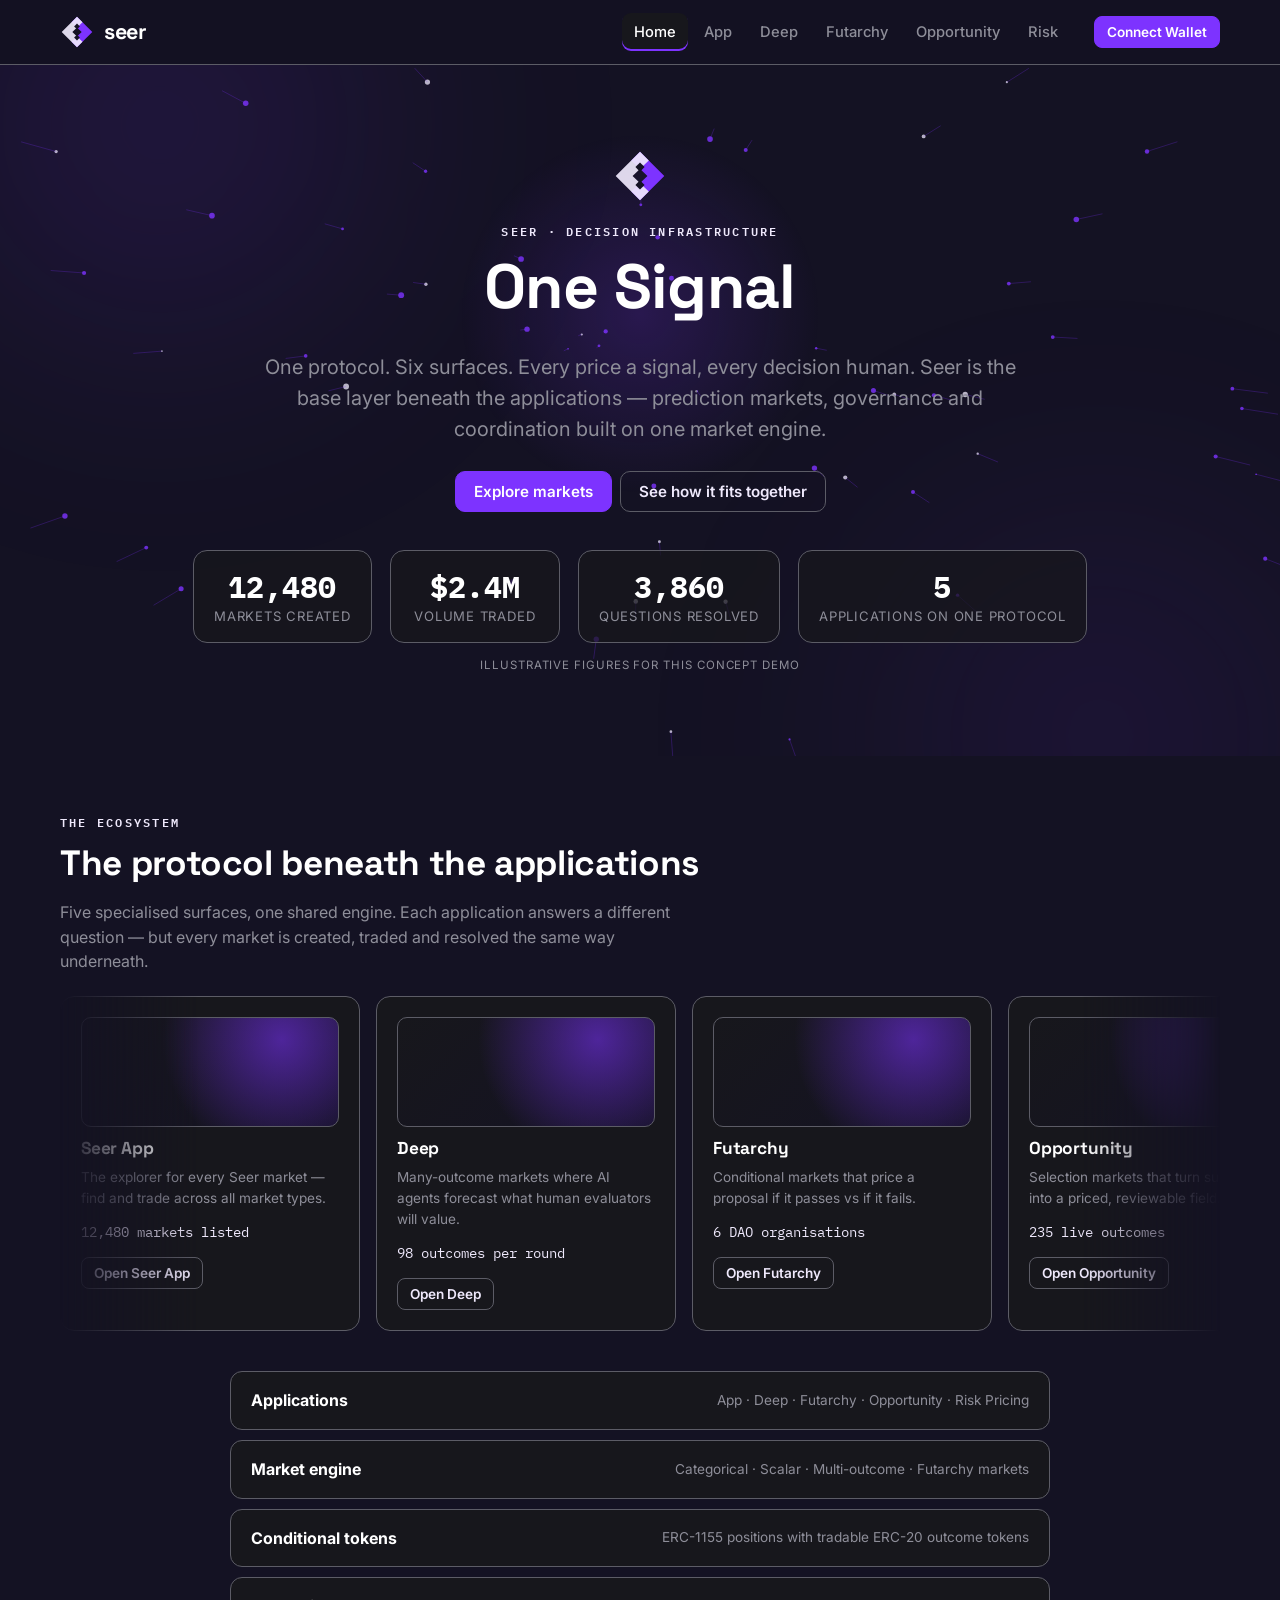
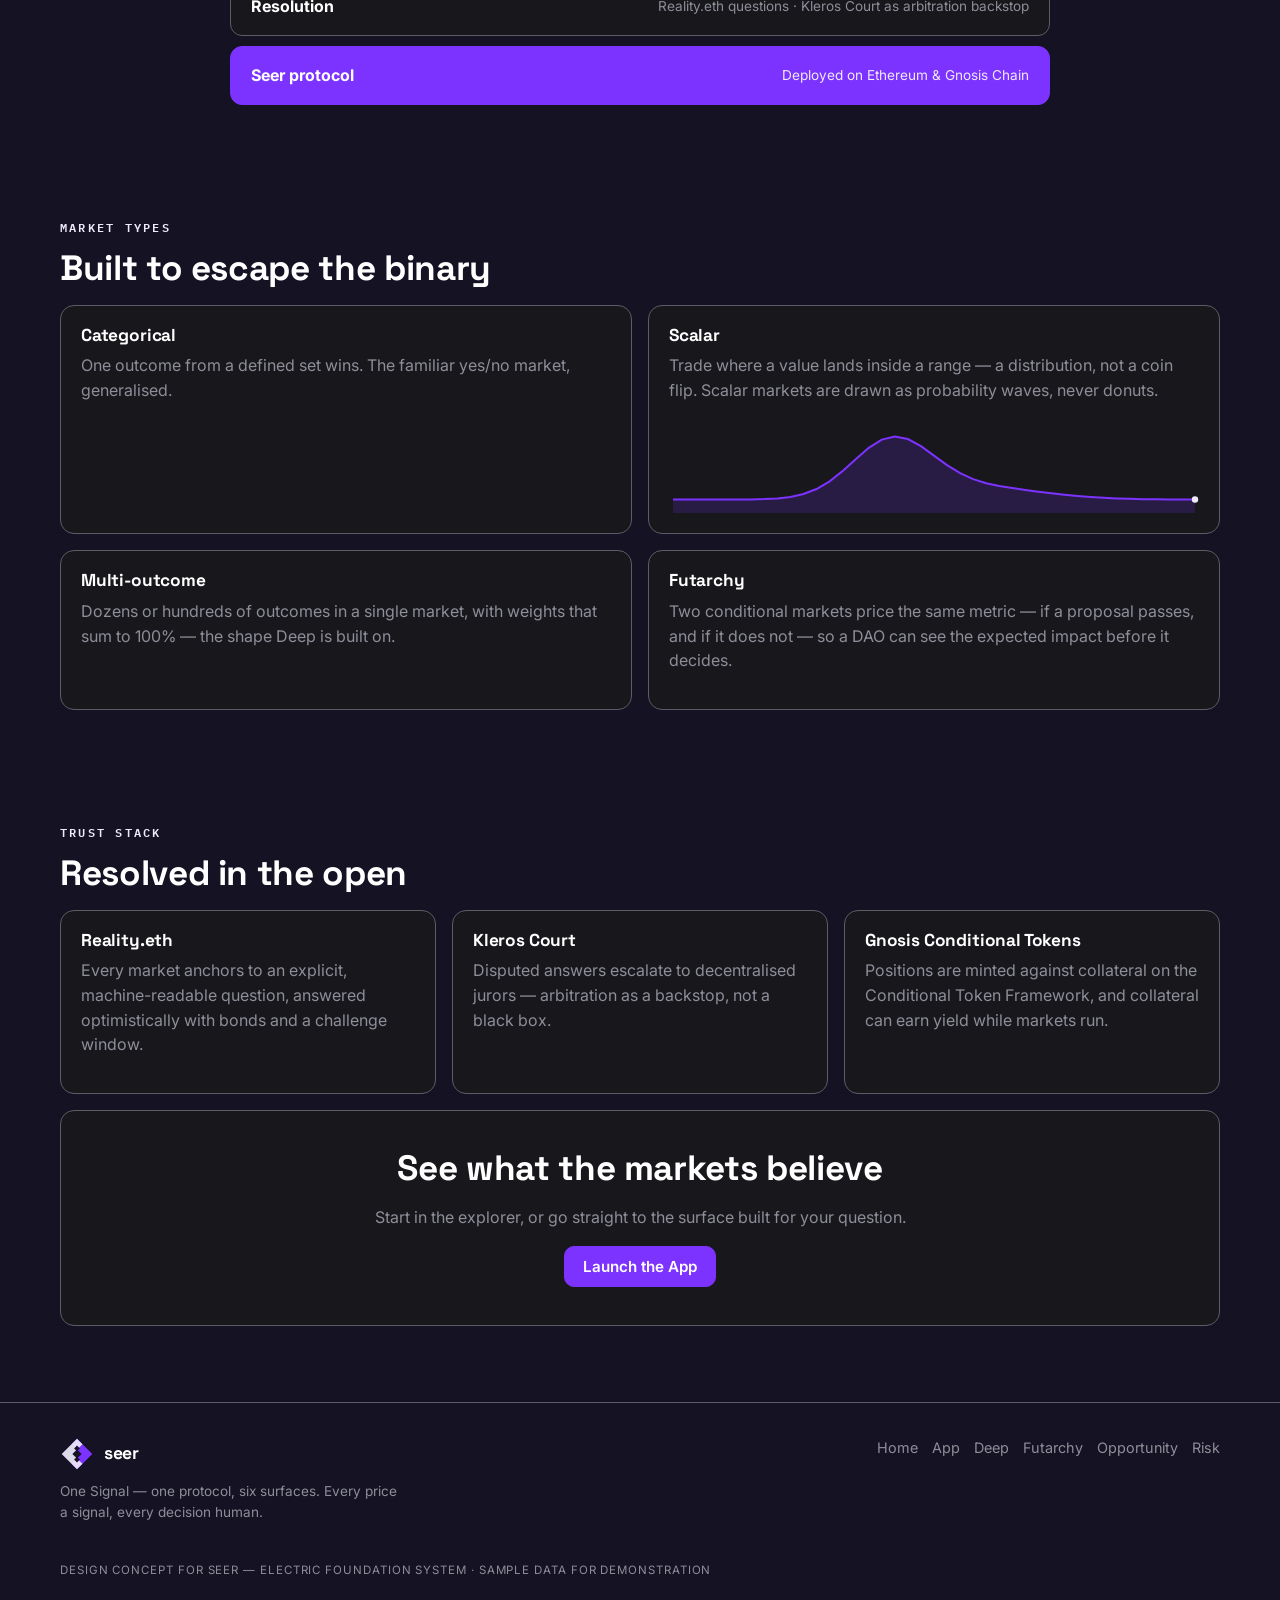
==== index.html @ c373f72b "One Signal — Seer six interfaces in the Electric Foundation system" ====
<!DOCTYPE html>
<html lang="en"><head><meta charset="UTF-8"><meta name="viewport" content="width=device-width,initial-scale=1">
<title>Home — Seer · One Signal</title><meta name="description" content="One Signal — a design concept for Seer's six interfaces in the Electric Foundation system.">
<link rel="preconnect" href="https://fonts.googleapis.com"><link rel="preconnect" href="https://fonts.gstatic.com" crossorigin><link href="https://fonts.googleapis.com/css2?family=Space+Grotesk:wght@400;500;700&family=Inter:wght@400;500;600;700&family=IBM+Plex+Mono:wght@400;500;700&display=swap" rel="stylesheet"><link rel="stylesheet" href="assets/style.css"></head>
<body>
<header class="topnav"><div class="wrap">
<a class="brand" href="index.html"><svg width="34" height="34" viewBox="0 0 40 40" aria-hidden="true"><path fill="#7D33FF" d="M20 2 L38 20 L20 38 L13.5 31.5 L25.5 20 L13.5 8.5 Z"/><path fill="#EFE9FC" d="M20 2 L2 20 L20 38 L26.5 31.5 L14.5 20 L26.5 8.5 Z" opacity=".92"/><rect x="17.6" y="11" width="4.8" height="4.8" transform="rotate(45 20 13.4)" fill="#141223"/><rect x="17.6" y="24.2" width="4.8" height="4.8" transform="rotate(45 20 26.6)" fill="#141223"/></svg><span>seer</span></a>
<button class="navtoggle" aria-expanded="false" aria-controls="mainnav">Menu</button>
<nav class="navlinks" id="mainnav" aria-label="Seer interfaces"><a href="index.html" aria-current="page">Home</a><a href="app/">App</a><a href="deep/">Deep</a><a href="futarchy/">Futarchy</a><a href="opportunity/">Opportunity</a><a href="risk/">Risk</a></nav>
<button class="btn sm wallet" data-wallet type="button">Connect Wallet</button>
</div></header>

<section class="hero"><div class="aurora" aria-hidden="true"></div><canvas id="heroCanvas" aria-hidden="true"></canvas>
<div class="wrap inner">
<div class="rise d1" style="display:flex;justify-content:center;margin-bottom:18px"><svg width="54" height="54" viewBox="0 0 40 40" aria-hidden="true"><path fill="#7D33FF" d="M20 2 L38 20 L20 38 L13.5 31.5 L25.5 20 L13.5 8.5 Z"/><path fill="#EFE9FC" d="M20 2 L2 20 L20 38 L26.5 31.5 L14.5 20 L26.5 8.5 Z" opacity=".92"/><rect x="17.6" y="11" width="4.8" height="4.8" transform="rotate(45 20 13.4)" fill="#141223"/><rect x="17.6" y="24.2" width="4.8" height="4.8" transform="rotate(45 20 26.6)" fill="#141223"/></svg></div>
<p class="kicker rise d2">Seer · Decision Infrastructure</p>
<h1 class="rise d3">One Signal</h1>
<p class="tag rise d4">One protocol. Six surfaces. Every price a signal, every decision human. Seer is the base layer beneath the applications — prediction markets, governance and coordination built on one market engine.</p>
<div class="rise d5"><a class="btn" href="app/">Explore markets</a>&nbsp; <a class="btn ghost" href="#ecosystem">See how it fits together</a></div>
<div class="stats rise d5">
<div class="stat"><div class="v mono" data-count="12480">0</div><div class="l">Markets created</div></div>
<div class="stat"><div class="v mono" data-count="2.4" data-dec="1" data-pre="$" data-suf="M">$0</div><div class="l">Volume traded</div></div>
<div class="stat"><div class="v mono" data-count="3860">0</div><div class="l">Questions resolved</div></div>
<div class="stat"><div class="v mono" data-count="5">0</div><div class="l">Applications on one protocol</div></div>
</div><p class="tiny mut" style="margin-top:14px">Illustrative figures for this concept demo</p>
</div></section>

<section id="ecosystem"><div class="wrap">
<p class="kicker">The ecosystem</p><h2>The protocol beneath the applications</h2>
<p class="mut" style="max-width:62ch">Five specialised surfaces, one shared engine. Each application answers a different question — but every market is created, traded and resolved the same way underneath.</p>
<div class="marquee" aria-label="The five Seer applications"><div class="track"><article class="card mcard"><div class="art diag" style="background:radial-gradient(circle at 78% 20%,rgba(125,51,255,.55),transparent 55%),linear-gradient(135deg,#17171C,#141223)"></div>
<h3>Seer App</h3><p class="mut small">The explorer for every Seer market — find and trade across all market types.</p><p class="mono small" style="color:var(--lav)">12,480 markets listed</p><a class="btn ghost sm" href="app/">Open Seer App</a></article><article class="card mcard"><div class="art diag" style="background:radial-gradient(circle at 78% 20%,rgba(125,51,255,.55),transparent 55%),linear-gradient(135deg,#17171C,#141223)"></div>
<h3>Deep</h3><p class="mut small">Many-outcome markets where AI agents forecast what human evaluators will value.</p><p class="mono small" style="color:var(--lav)">98 outcomes per round</p><a class="btn ghost sm" href="deep/">Open Deep</a></article><article class="card mcard"><div class="art diag" style="background:radial-gradient(circle at 78% 20%,rgba(125,51,255,.55),transparent 55%),linear-gradient(135deg,#17171C,#141223)"></div>
<h3>Futarchy</h3><p class="mut small">Conditional markets that price a proposal if it passes vs if it fails.</p><p class="mono small" style="color:var(--lav)">6 DAO organisations</p><a class="btn ghost sm" href="futarchy/">Open Futarchy</a></article><article class="card mcard"><div class="art diag" style="background:radial-gradient(circle at 78% 20%,rgba(125,51,255,.55),transparent 55%),linear-gradient(135deg,#17171C,#141223)"></div>
<h3>Opportunity</h3><p class="mut small">Selection markets that turn submissions into a priced, reviewable field.</p><p class="mono small" style="color:var(--lav)">235 live outcomes</p><a class="btn ghost sm" href="opportunity/">Open Opportunity</a></article><article class="card mcard"><div class="art diag" style="background:radial-gradient(circle at 78% 20%,rgba(125,51,255,.55),transparent 55%),linear-gradient(135deg,#17171C,#141223)"></div>
<h3>Risk Pricing</h3><p class="mut small">Market-implied risk estimates across DeFi protocols, compared side by side.</p><p class="mono small" style="color:var(--lav)">8 protocols tracked</p><a class="btn ghost sm" href="risk/">Open Risk Pricing</a></article></div></div>
<div class="stack" style="margin-top:34px">
<div class="layer"><b>Applications</b><span class="mut small">App · Deep · Futarchy · Opportunity · Risk Pricing</span></div>
<div class="layer"><b>Market engine</b><span class="mut small">Categorical · Scalar · Multi-outcome · Futarchy markets</span></div>
<div class="layer"><b>Conditional tokens</b><span class="mut small">ERC-1155 positions with tradable ERC-20 outcome tokens</span></div>
<div class="layer"><b>Resolution</b><span class="mut small">Reality.eth questions · Kleros Court as arbitration backstop</span></div>
<div class="layer base"><b>Seer protocol</b><span class="mut small">Deployed on Ethereum &amp; Gnosis Chain</span></div>
</div></div></section>

<section><div class="wrap">
<p class="kicker">Market types</p><h2>Built to escape the binary</h2>
<div class="grid c2">
<div class="card"><h3>Categorical</h3><p class="mut">One outcome from a defined set wins. The familiar yes/no market, generalised.</p></div>
<div class="card"><h3>Scalar</h3><p class="mut">Trade where a value lands inside a range — a distribution, not a coin flip. Scalar markets are drawn as probability waves, never donuts.</p><canvas class="wave" id="homeWave" height="54" aria-hidden="true"></canvas></div>
<div class="card"><h3>Multi-outcome</h3><p class="mut">Dozens or hundreds of outcomes in a single market, with weights that sum to 100% — the shape Deep is built on.</p></div>
<div class="card"><h3>Futarchy</h3><p class="mut">Two conditional markets price the same metric — if a proposal passes, and if it does not — so a DAO can see the expected impact before it decides.</p></div>
</div></div></section>

<section><div class="wrap">
<p class="kicker">Trust stack</p><h2>Resolved in the open</h2>
<div class="grid c3">
<div class="card"><h3>Reality.eth</h3><p class="mut">Every market anchors to an explicit, machine-readable question, answered optimistically with bonds and a challenge window.</p></div>
<div class="card"><h3>Kleros Court</h3><p class="mut">Disputed answers escalate to decentralised jurors — arbitration as a backstop, not a black box.</p></div>
<div class="card"><h3>Gnosis Conditional Tokens</h3><p class="mut">Positions are minted against collateral on the Conditional Token Framework, and collateral can earn yield while markets run.</p></div>
</div>
<div class="card" style="margin-top:16px;text-align:center;padding:38px 20px">
<h2>See what the markets believe</h2><p class="mut">Start in the explorer, or go straight to the surface built for your question.</p>
<a class="btn" href="app/">Launch the App</a></div>
</div></section>
<footer class="site"><div class="wrap">
<div><div class="brand" style="font-size:1.1rem"><svg width="34" height="34" viewBox="0 0 40 40" aria-hidden="true"><path fill="#7D33FF" d="M20 2 L38 20 L20 38 L13.5 31.5 L25.5 20 L13.5 8.5 Z"/><path fill="#EFE9FC" d="M20 2 L2 20 L20 38 L26.5 31.5 L14.5 20 L26.5 8.5 Z" opacity=".92"/><rect x="17.6" y="11" width="4.8" height="4.8" transform="rotate(45 20 13.4)" fill="#141223"/><rect x="17.6" y="24.2" width="4.8" height="4.8" transform="rotate(45 20 26.6)" fill="#141223"/></svg><span>seer</span></div>
<p class="mut small" style="max-width:38ch;margin-top:10px">One Signal — one protocol, six surfaces. Every price a signal, every decision human.</p></div>
<nav aria-label="Interfaces"><a href="index.html">Home</a><a href="app/">App</a><a href="deep/">Deep</a><a href="futarchy/">Futarchy</a><a href="opportunity/">Opportunity</a><a href="risk/">Risk</a></nav>
<p class="mut tiny">Design concept for Seer — Electric Foundation system · Sample data for demonstration</p>
</div></footer>
<div class="toast" role="status" aria-live="polite"></div>
<script src="assets/app.js"></script>
<script>
(function(){
 var cv=document.getElementById('heroCanvas'); if(!cv) return; var ctx=cv.getContext('2d');
 var W,H,parts=[],cx,cy; var RM=window.SEER_RM;
 function size(){ W=cv.width=cv.offsetWidth; H=cv.height=cv.offsetHeight; cx=W/2; cy=H*0.36; }
 function spawn(){ var a=Math.random()*Math.PI*2, r=Math.max(W,H)*(.35+Math.random()*.3);
   return {x:cx+Math.cos(a)*r, y:cy+Math.sin(a)*r*.62, s:.4+Math.random()*1.1, lav:Math.random()<.3, life:0}; }
 function init(){ size(); parts=[]; for(var i=0;i<70;i++){ var p=spawn(); p.life=Math.random(); parts.push(p);} }
 function draw(){ ctx.clearRect(0,0,W,H);
   var g=ctx.createRadialGradient(cx,cy,0,cx,cy,180); g.addColorStop(0,'rgba(125,51,255,.20)'); g.addColorStop(1,'rgba(125,51,255,0)');
   ctx.fillStyle=g; ctx.fillRect(cx-180,cy-180,360,360);
   parts.forEach(function(p){ p.life+=.006; if(p.life>=1){ Object.assign(p,spawn()); }
     var t=p.life, x=p.x+(cx-p.x)*t*t, y=p.y+(cy-p.y)*t*t;
     ctx.beginPath(); ctx.arc(x,y,p.s*2,0,7); ctx.fillStyle=p.lav?'rgba(239,233,252,.75)':'rgba(125,51,255,.8)'; ctx.fill();
     ctx.beginPath(); ctx.moveTo(x,y); ctx.lineTo(x+(x-cx)*.06,y+(y-cy)*.06); ctx.strokeStyle='rgba(125,51,255,.25)'; ctx.stroke(); });
   if(!RM) requestAnimationFrame(draw); }
 init(); draw(); addEventListener('resize',function(){ init(); if(RM) draw(); },{passive:true});
 initCounters();
 var w=document.getElementById('homeWave'); if(w) drawWave(w,.42);
})();
</script>
</body></html>
---- assets/style.css ----
/* Seer — One Signal · Electric Foundation system */
:root{
  --night:#141223; --surface:#17171C; --border:#5C5C66; --grey:#67676F; --grey-lt:#8E8E99;
  --violet:#7D33FF; --lav:#EFE9FC; --violet-deep:#6C2BD9; --white:#FFFFFF;
  --panel:rgba(23,23,28,.92);
  --font-d:'Space Grotesk',system-ui,sans-serif; --font-b:'Inter',system-ui,sans-serif;
  --font-m:'IBM Plex Mono',ui-monospace,SFMono-Regular,Menlo,monospace;
  --rad:14px;
}
*{box-sizing:border-box}
html{scroll-behavior:smooth}
body{margin:0;background:var(--night);color:var(--white);font-family:var(--font-b);font-size:16px;line-height:1.55;-webkit-font-smoothing:antialiased}
a{color:inherit}
h1,h2,h3{font-family:var(--font-d);line-height:1.08;margin:0 0 .5em;letter-spacing:-.01em}
h1{font-size:clamp(2.1rem,5.2vw,3.9rem)}
h2{font-size:clamp(1.5rem,3vw,2.2rem)}
h3{font-size:1.08rem}
p{margin:0 0 1em}
.mono{font-family:var(--font-m);font-variant-numeric:tabular-nums}
.mut{color:var(--grey-lt)} .small{font-size:.85rem} .tiny{font-size:.72rem;letter-spacing:.08em;text-transform:uppercase}
.wrap{max-width:1200px;margin:0 auto;padding:0 20px}
section{padding:56px 0}
/* ---------- chrome ---------- */
.topnav{position:sticky;top:0;z-index:60;background:rgba(20,18,35,.92);backdrop-filter:blur(10px);border-bottom:1px solid var(--border)}
.topnav .wrap{display:flex;align-items:center;gap:18px;min-height:64px}
.brand{display:flex;align-items:center;gap:10px;text-decoration:none;font-family:var(--font-d);font-weight:700;font-size:1.35rem;letter-spacing:-.02em}
.brand svg{flex:none}
.navlinks{display:flex;gap:4px;margin-left:auto;flex-wrap:wrap}
.navlinks a{text-decoration:none;padding:8px 12px;border-radius:9px;color:var(--grey-lt);font-size:.92rem;font-weight:500}
.navlinks a:hover{color:var(--white);background:var(--surface)}
.navlinks a[aria-current="page"]{color:var(--white);background:var(--surface);box-shadow:inset 0 -2px 0 var(--violet)}
.btn{display:inline-flex;align-items:center;gap:8px;background:var(--violet);color:var(--white);border:1px solid var(--violet);border-radius:10px;padding:10px 18px;font:600 .95rem var(--font-b);cursor:pointer;text-decoration:none;transition:transform .15s,box-shadow .2s}
.btn:hover{box-shadow:0 0 0 4px rgba(125,51,255,.25)}
.btn:active{transform:scale(.98)}
.btn.ghost{background:transparent;color:var(--lav);border-color:var(--border)}
.btn.lav{background:var(--lav);color:var(--violet-deep);border-color:var(--lav)}
.btn.sm{padding:7px 12px;font-size:.85rem;border-radius:8px}
.btn:focus-visible,a:focus-visible,button:focus-visible,input:focus-visible,[tabindex]:focus-visible{outline:2px solid var(--lav);outline-offset:3px}
.wallet{margin-left:6px;white-space:nowrap}
.navtoggle{display:none;margin-left:auto;background:var(--surface);border:1px solid var(--border);color:var(--white);border-radius:9px;padding:9px 12px;cursor:pointer;font:600 .9rem var(--font-b)}
footer.site{border-top:1px solid var(--border);padding:34px 0 44px;margin-top:20px}
footer.site .wrap{display:flex;gap:26px;flex-wrap:wrap;justify-content:space-between;align-items:flex-start}
footer.site nav{display:flex;gap:14px;flex-wrap:wrap}
footer.site nav a{color:var(--grey-lt);text-decoration:none;font-size:.9rem}
footer.site nav a:hover{color:var(--white)}
/* ---------- generic ---------- */
.card{background:var(--surface);border:1px solid var(--border);border-radius:var(--rad);padding:20px}
.chip{display:inline-flex;align-items:center;gap:6px;border:1px solid var(--border);background:var(--surface);color:var(--grey-lt);border-radius:999px;padding:6px 13px;font-size:.85rem;cursor:pointer;font-family:var(--font-b)}
.chip:hover{color:var(--white)} .chip[aria-pressed="true"]{background:var(--violet);border-color:var(--violet);color:var(--white)}
.badge{display:inline-block;background:var(--lav);color:var(--violet-deep);font:600 .72rem var(--font-b);letter-spacing:.06em;text-transform:uppercase;border-radius:6px;padding:3px 8px}
.badge.dark{background:var(--surface);color:var(--grey-lt);border:1px solid var(--border)}
.grid{display:grid;gap:16px}
.grid.c2{grid-template-columns:repeat(2,1fr)} .grid.c3{grid-template-columns:repeat(3,1fr)} .grid.c5{grid-template-columns:repeat(5,1fr)}
.kicker{color:var(--lav);font:600 .78rem var(--font-m);letter-spacing:.18em;text-transform:uppercase;margin-bottom:12px}
table{width:100%;border-collapse:collapse;font-size:.93rem}
th,td{padding:10px 12px;text-align:left;border-bottom:1px solid rgba(92,92,102,.45)}
th{font:600 .75rem var(--font-m);letter-spacing:.08em;text-transform:uppercase;color:var(--grey-lt);cursor:default}
th.sortable{cursor:pointer} th.sortable:hover{color:var(--white)}
td.num,th.num{text-align:right;font-family:var(--font-m);font-variant-numeric:tabular-nums}
tbody tr{transition:background .15s} tbody tr:hover{background:rgba(255,255,255,.03)}
input[type="search"],input[type="text"],input[type="number"]{background:var(--night);border:1px solid var(--border);color:var(--white);border-radius:10px;padding:11px 14px;font:400 .95rem var(--font-b);width:100%}
input[type="range"]{accent-color:var(--violet)}
select{background:var(--night);color:var(--white);border:1px solid var(--border);border-radius:9px;padding:9px 10px;font-family:var(--font-b)}
/* partition bar */
.pbar{display:flex;height:56px;border-radius:12px;overflow:hidden;border:1px solid var(--border)}
.pbar .seg{position:relative;display:flex;flex-direction:column;justify-content:center;padding:0 14px;min-width:0;transition:width .7s ease;overflow:hidden}
.pbar .seg b{font-family:var(--font-d);font-size:.95rem;white-space:nowrap}
.pbar .seg span{font-family:var(--font-m);font-size:.85rem;white-space:nowrap}
.pbar .seg.v{background:var(--violet);color:var(--white)} .pbar .seg.l{background:var(--lav);color:var(--violet-deep)}
.pbar .seg.g1{background:var(--grey);color:var(--white)} .pbar .seg.g2{background:var(--surface);color:var(--grey-lt)}
.pbar.tall{height:auto;min-height:64px}
/* marquee */
.marquee{overflow:hidden;-webkit-mask-image:linear-gradient(90deg,transparent,#000 12%,#000 88%,transparent);mask-image:linear-gradient(90deg,transparent,#000 12%,#000 88%,transparent)}
.marquee .track{display:flex;gap:16px;width:max-content;animation:scrollx 80s linear infinite;padding:6px 0}
.marquee:hover .track{animation-play-state:paused}
@keyframes scrollx{to{transform:translate(calc(-50% - 8px))}}
.mcard{width:300px;flex:none}
.mcard .art{height:110px;border-radius:10px;margin-bottom:12px;border:1px solid var(--border);position:relative;overflow:hidden}
.leader{border-color:var(--violet)!important;box-shadow:0 0 0 1px var(--violet)}
/* hero */
.hero{position:relative;overflow:hidden;padding:84px 0 70px;text-align:center}
.hero .aurora{position:absolute;inset:0;pointer-events:none}
.hero .aurora::before,.hero .aurora::after{content:"";position:absolute;width:640px;height:640px;border-radius:50%;filter:blur(120px)}
.hero .aurora::before{background:radial-gradient(circle,rgba(125,51,255,.20),transparent 65%);top:-260px;left:-160px;animation:drift 14s ease-in-out infinite alternate}
.hero .aurora::after{background:radial-gradient(circle,rgba(108,43,217,.16),transparent 65%);bottom:-300px;right:-140px;animation:drift 14s ease-in-out infinite alternate-reverse}
@keyframes drift{from{transform:translate(0,0)}to{transform:translate(50px,30px)}}
#heroCanvas{position:absolute;inset:0;width:100%;height:100%;pointer-events:none}
.hero .inner{position:relative;z-index:2}
.hero h1{max-width:16ch;margin-left:auto;margin-right:auto}
.hero .tag{font-size:clamp(1.02rem,2vw,1.25rem);color:var(--grey-lt);max-width:58ch;margin:0 auto 26px}
.rise{opacity:0;transform:translateY(20px);animation:rise .9s ease-in-out forwards}
@keyframes rise{to{opacity:1;transform:none}}
.d1{animation-delay:.1s}.d2{animation-delay:.35s}.d3{animation-delay:.8s}.d4{animation-delay:1.1s}.d5{animation-delay:1.4s}
.stats{display:flex;gap:18px;justify-content:center;flex-wrap:wrap;margin-top:38px}
.stat{min-width:170px;background:rgba(23,23,28,.75);border:1px solid var(--border);border-radius:var(--rad);padding:16px 20px}
.stat .v{font:700 1.9rem var(--font-m)} .stat .l{color:var(--grey-lt);font-size:.82rem;letter-spacing:.06em;text-transform:uppercase}
/* layer stack */
.stack{display:grid;gap:10px;max-width:820px;margin:0 auto}
.layer{border:1px solid var(--border);border-radius:12px;padding:16px 20px;background:var(--surface);display:flex;justify-content:space-between;gap:14px;align-items:center;flex-wrap:wrap}
.layer.base{background:var(--violet);border-color:var(--violet)}
.layer.base .mut{color:var(--lav)}
.diag{background-image:repeating-linear-gradient(45deg,rgba(255,255,255,.045) 0 1px,transparent 1px 14px)}
/* market cards */
.mkt{cursor:pointer;text-align:left;width:100%;font-family:var(--font-b);color:var(--white)}
.mkt:hover{border-color:var(--grey-lt)}
.mkt .q{font:600 1.02rem var(--font-d);margin:8px 0 12px;min-height:2.4em}
.yn{display:flex;gap:8px}
.yn span{flex:1;text-align:center;border-radius:9px;padding:9px 4px;font:600 .9rem var(--font-m)}
.yn .y{background:var(--violet);color:var(--white)} .yn .n{background:var(--night);border:1px solid var(--border);color:var(--grey-lt)}
canvas.wave,canvas.spark{display:block;width:100%}
.skel{position:relative;overflow:hidden;background:var(--surface);border:1px solid var(--border);border-radius:var(--rad);min-height:170px}
.skel::after{content:"";position:absolute;inset:0;background:linear-gradient(100deg,transparent 30%,rgba(239,233,252,.09) 50%,transparent 70%);animation:shim 1.2s infinite}
@keyframes shim{from{transform:translateX(-100%)}to{transform:translateX(100%)}}
.pulse{animation:pulseBg .6s ease}
@keyframes pulseBg{0%{background:rgba(239,233,252,.28)}100%{background:transparent}}
/* detail / glass */
.glass{background:rgba(20,18,35,.8);backdrop-filter:blur(10px);border:1px solid var(--border);border-radius:var(--rad);padding:20px}
.detail{margin-top:18px}
.slip .amt{font:700 1.6rem var(--font-m)}
.amtchips{display:flex;gap:8px;flex-wrap:wrap;margin:10px 0}
/* deep */
.distbar{display:flex;height:34px;border-radius:9px;overflow:hidden;border:1px solid var(--border)}
.distbar .seg{transition:width .5s ease;min-width:0}
tbody tr.rowin{animation:rowin .25s ease both}
@keyframes rowin{from{opacity:0;transform:translateY(8px)}to{opacity:1;transform:none}}
input[type="file"]{color:var(--grey-lt);font-size:.88rem}
/* futarchy */
.impact{font:700 clamp(3rem,8vw,5.2rem) var(--font-m);text-align:center;line-height:1}
.toggle{display:inline-flex;border:1px solid var(--border);border-radius:10px;overflow:hidden}
.toggle button{background:var(--surface);color:var(--grey-lt);border:0;padding:10px 18px;font:600 .92rem var(--font-b);cursor:pointer}
.toggle button[aria-pressed="true"]{background:var(--violet);color:var(--white)}
.toggle button[aria-pressed="true"].alt{background:var(--lav);color:var(--violet-deep)}
#twWrap{position:relative;border:1px solid var(--border);border-radius:var(--rad);background:var(--night);overflow:hidden}
#twWrap canvas{display:block;width:100%}
/* risk */
.fadeout{opacity:.25;transition:opacity .2s}
/* toast */
.toast{position:fixed;left:50%;bottom:22px;transform:translate(-50%,16px);opacity:0;background:var(--lav);color:var(--violet-deep);font-weight:600;padding:11px 18px;border-radius:10px;z-index:99;transition:.25s;pointer-events:none;max-width:92vw}
.toast.show{opacity:1;transform:translate(-50%,0)}
.steps{display:grid;grid-template-columns:repeat(5,1fr);gap:12px}
.step .n{font:700 1.5rem var(--font-m);color:var(--violet)}
.lb tr.me{border-left:3px solid var(--violet)}
@media(max-width:900px){.grid.c3,.grid.c5,.steps{grid-template-columns:repeat(2,1fr)}}
@media(max-width:820px){#riskGrid{grid-template-columns:1fr!important}}
@media(max-width:640px){
  .grid.c2,.grid.c3,.grid.c5,.steps{grid-template-columns:1fr}
  .navlinks{display:none;position:absolute;top:64px;left:0;right:0;background:var(--night);border-bottom:1px solid var(--border);padding:10px 16px;flex-direction:column}
  .navlinks.open{display:flex}.navtoggle{display:block}.wallet{display:none}
  .pbar{height:auto;flex-direction:column}.pbar .seg{padding:10px 14px;width:100%!important}
  th,td{padding:8px}
  .hero{padding:56px 0 48px}
}
@media(prefers-reduced-motion:reduce){
  *,*::before,*::after{animation-duration:.001s!important;animation-iteration-count:1!important;transition-duration:.001s!important;scroll-behavior:auto!important}
  .marquee .track{animation:none}
}
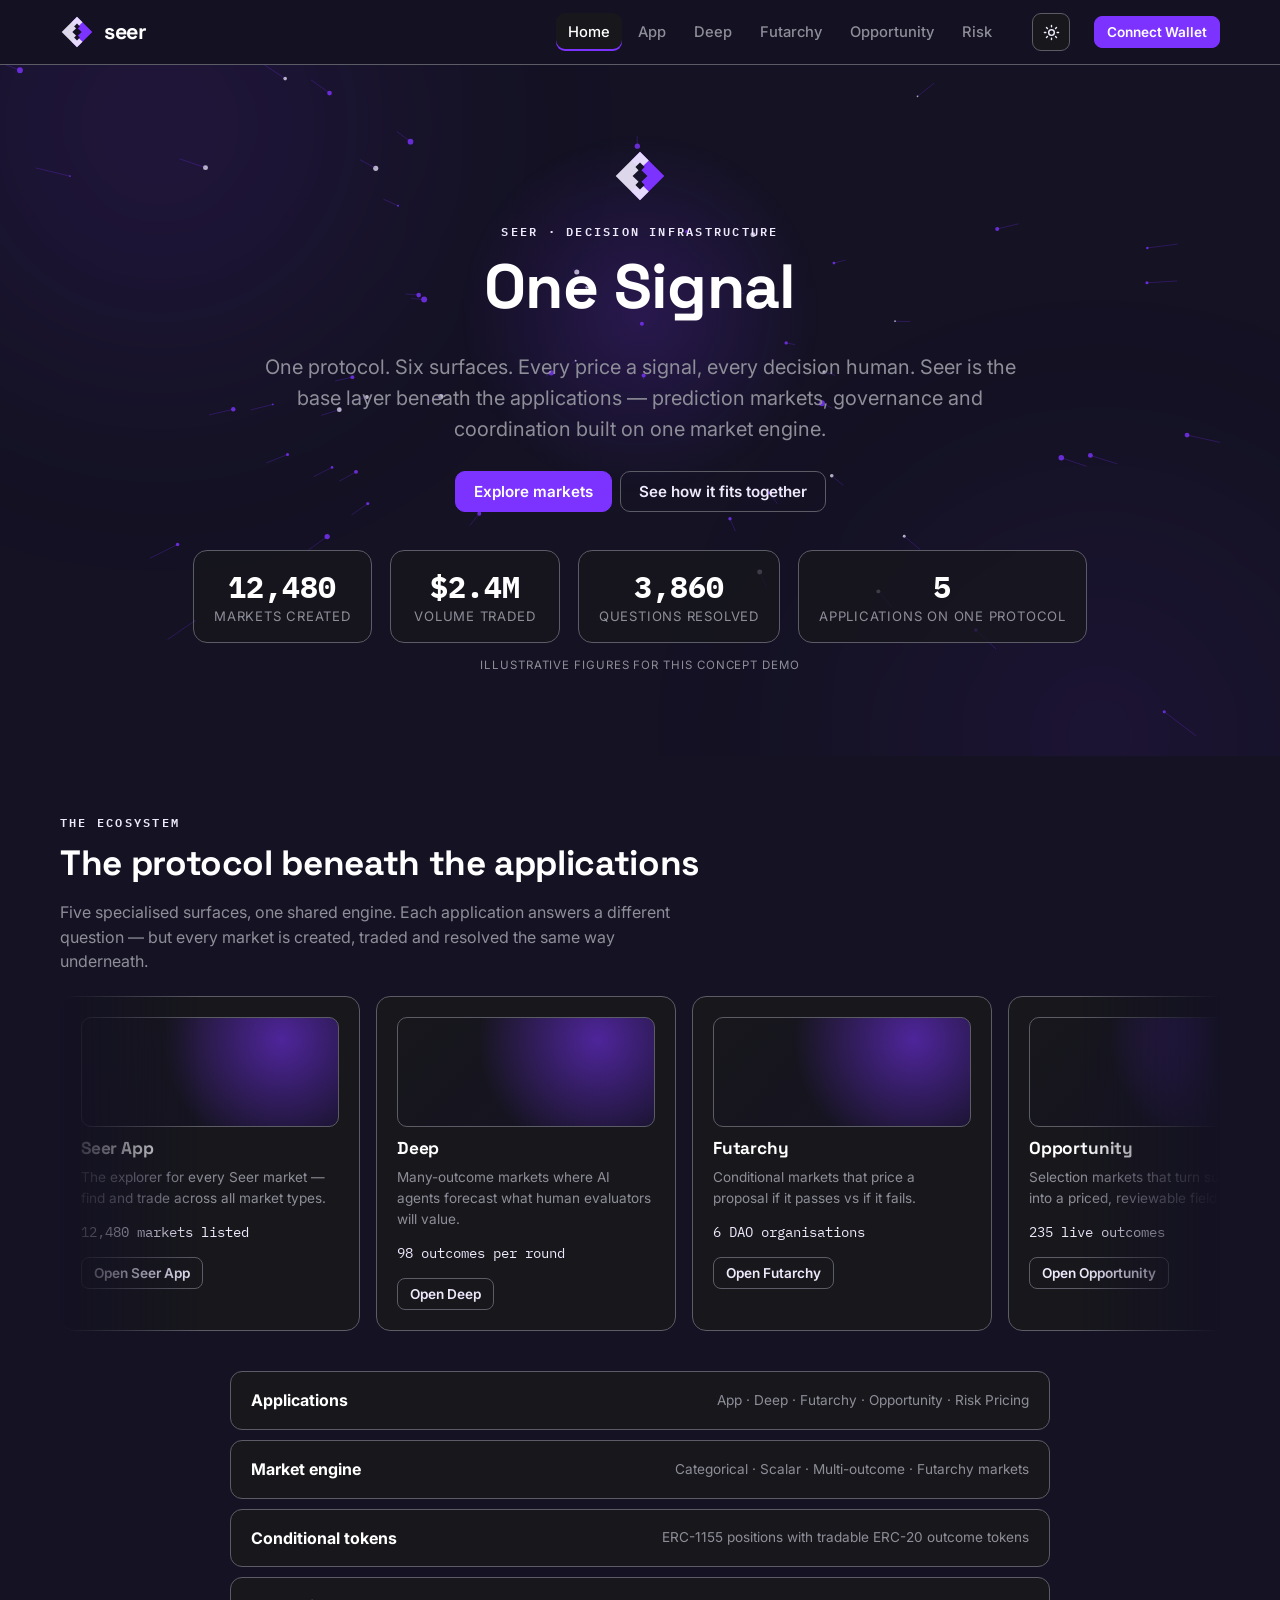
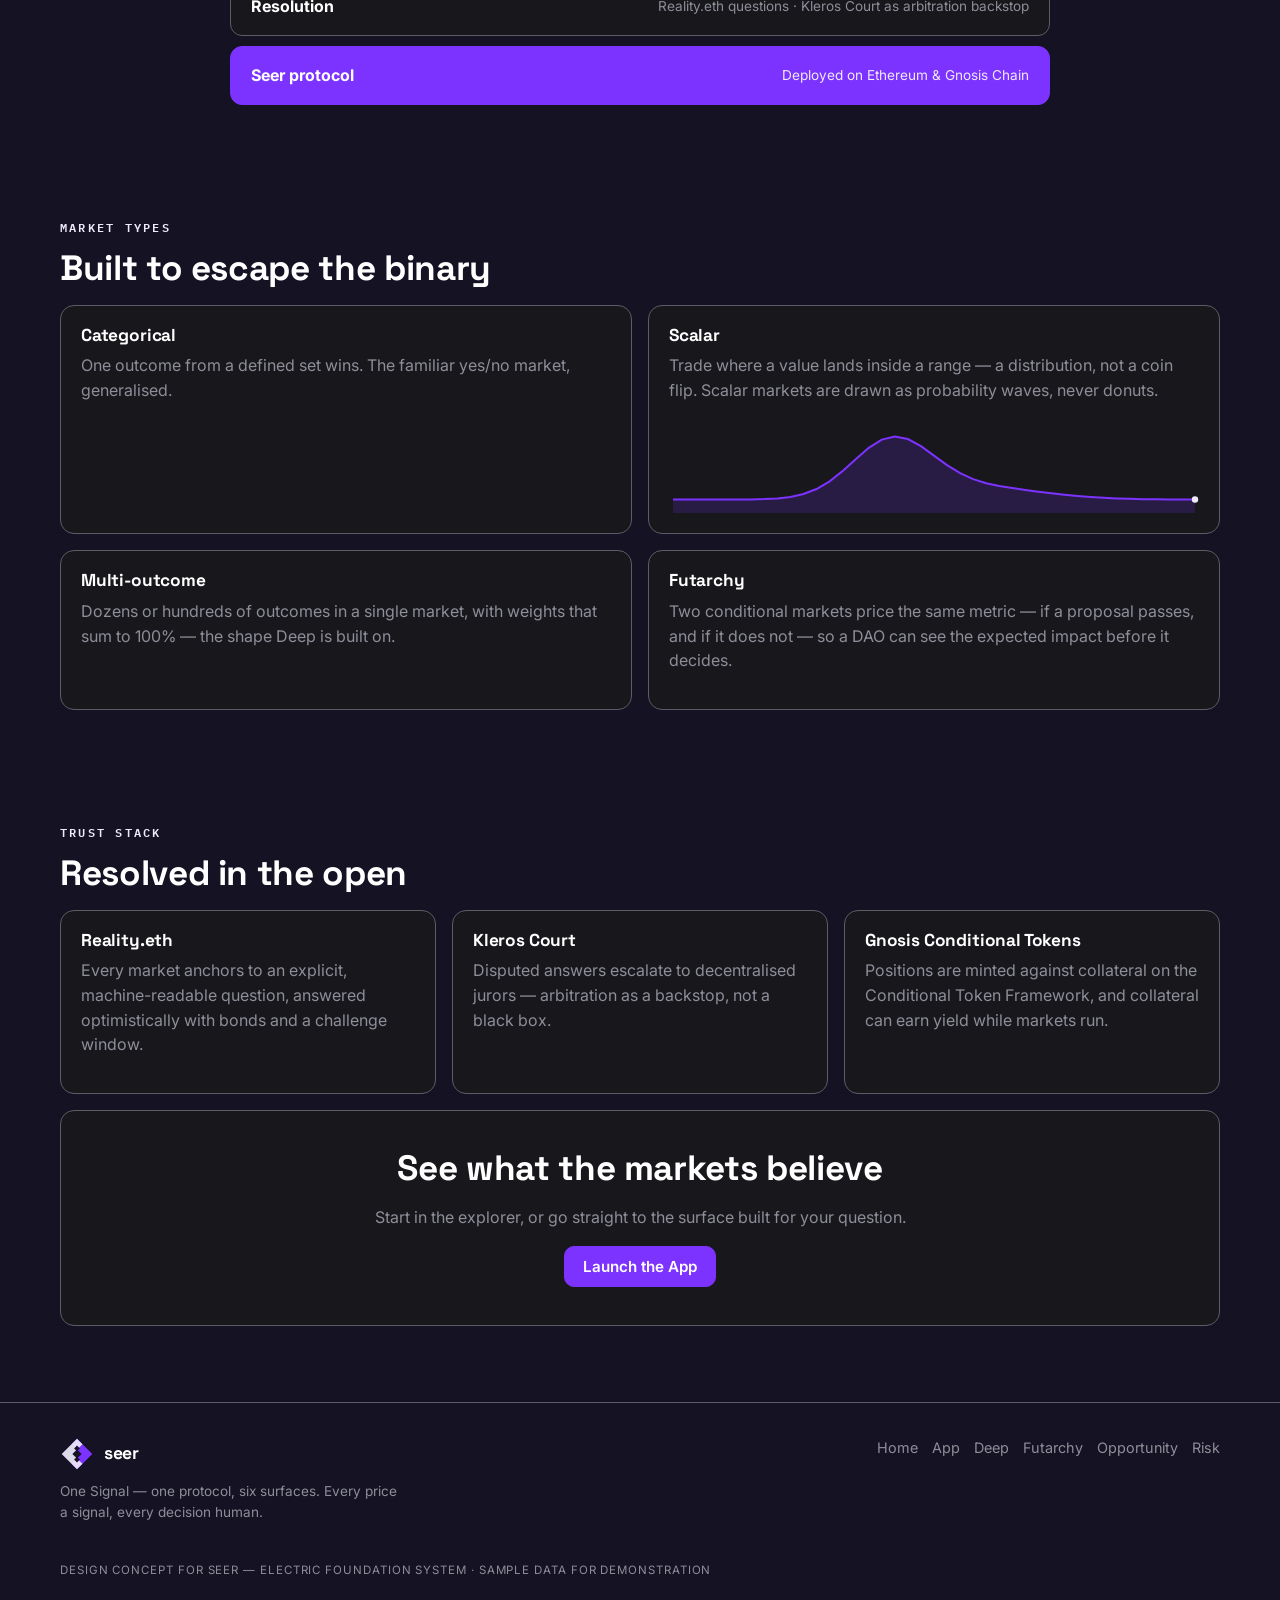
==== commit 89a43fdc: "Add dark/light mode toggle (EF light theme, persisted)" ====
--- a/index.html
+++ b/index.html
@@ -1,12 +1,13 @@
 <!DOCTYPE html>
 <html lang="en"><head><meta charset="UTF-8"><meta name="viewport" content="width=device-width,initial-scale=1">
 <title>Home — Seer · One Signal</title><meta name="description" content="One Signal — a design concept for Seer's six interfaces in the Electric Foundation system.">
-<link rel="preconnect" href="https://fonts.googleapis.com"><link rel="preconnect" href="https://fonts.gstatic.com" crossorigin><link href="https://fonts.googleapis.com/css2?family=Space+Grotesk:wght@400;500;700&family=Inter:wght@400;500;600;700&family=IBM+Plex+Mono:wght@400;500;700&display=swap" rel="stylesheet"><link rel="stylesheet" href="assets/style.css"></head>
+<link rel="preconnect" href="https://fonts.googleapis.com"><link rel="preconnect" href="https://fonts.gstatic.com" crossorigin><link href="https://fonts.googleapis.com/css2?family=Space+Grotesk:wght@400;500;700&family=Inter:wght@400;500;600;700&family=IBM+Plex+Mono:wght@400;500;700&display=swap" rel="stylesheet"><script>(function(){try{var q=null;try{q=new URLSearchParams(location.search).get("theme");}catch(e){}if(q==="light"||q==="dark"){try{localStorage.setItem("seer-theme",q);}catch(e){}}var t=q;if(t!=="light"&&t!=="dark"){try{t=localStorage.getItem("seer-theme");}catch(e){}}if(t==="light")document.documentElement.setAttribute("data-theme","light");}catch(e){}})();</script><link rel="stylesheet" href="assets/style.css"></head>
 <body>
 <header class="topnav"><div class="wrap">
 <a class="brand" href="index.html"><svg width="34" height="34" viewBox="0 0 40 40" aria-hidden="true"><path fill="#7D33FF" d="M20 2 L38 20 L20 38 L13.5 31.5 L25.5 20 L13.5 8.5 Z"/><path fill="#EFE9FC" d="M20 2 L2 20 L20 38 L26.5 31.5 L14.5 20 L26.5 8.5 Z" opacity=".92"/><rect x="17.6" y="11" width="4.8" height="4.8" transform="rotate(45 20 13.4)" fill="#141223"/><rect x="17.6" y="24.2" width="4.8" height="4.8" transform="rotate(45 20 26.6)" fill="#141223"/></svg><span>seer</span></a>
 <button class="navtoggle" aria-expanded="false" aria-controls="mainnav">Menu</button>
 <nav class="navlinks" id="mainnav" aria-label="Seer interfaces"><a href="index.html" aria-current="page">Home</a><a href="app/">App</a><a href="deep/">Deep</a><a href="futarchy/">Futarchy</a><a href="opportunity/">Opportunity</a><a href="risk/">Risk</a></nav>
+<button class="themetoggle" id="themeToggle" type="button" aria-pressed="false" aria-label="Switch to light mode" title="Toggle light / dark mode"><svg class="ic-sun" width="17" height="17" viewBox="0 0 24 24" fill="none" stroke="currentColor" stroke-width="2" stroke-linecap="round" aria-hidden="true"><circle cx="12" cy="12" r="4"/><path d="M12 2v2M12 20v2M4.9 4.9l1.4 1.4M17.7 17.7l1.4 1.4M2 12h2M20 12h2M4.9 19.1l1.4-1.4M17.7 6.3l1.4-1.4"/></svg><svg class="ic-moon" width="17" height="17" viewBox="0 0 24 24" fill="currentColor" aria-hidden="true"><path d="M20.6 14.2A8.5 8.5 0 1 1 9.8 3.4a7 7 0 1 0 10.8 10.8z"/></svg></button>
 <button class="btn sm wallet" data-wallet type="button">Connect Wallet</button>
 </div></header>
 
@@ -78,17 +79,18 @@
  function spawn(){ var a=Math.random()*Math.PI*2, r=Math.max(W,H)*(.35+Math.random()*.3);
    return {x:cx+Math.cos(a)*r, y:cy+Math.sin(a)*r*.62, s:.4+Math.random()*1.1, lav:Math.random()<.3, life:0}; }
  function init(){ size(); parts=[]; for(var i=0;i<70;i++){ var p=spawn(); p.life=Math.random(); parts.push(p);} }
- function draw(){ ctx.clearRect(0,0,W,H);
+ function draw(){ ctx.clearRect(0,0,W,H); var light=document.documentElement.getAttribute('data-theme')==='light';
    var g=ctx.createRadialGradient(cx,cy,0,cx,cy,180); g.addColorStop(0,'rgba(125,51,255,.20)'); g.addColorStop(1,'rgba(125,51,255,0)');
    ctx.fillStyle=g; ctx.fillRect(cx-180,cy-180,360,360);
    parts.forEach(function(p){ p.life+=.006; if(p.life>=1){ Object.assign(p,spawn()); }
      var t=p.life, x=p.x+(cx-p.x)*t*t, y=p.y+(cy-p.y)*t*t;
-     ctx.beginPath(); ctx.arc(x,y,p.s*2,0,7); ctx.fillStyle=p.lav?'rgba(239,233,252,.75)':'rgba(125,51,255,.8)'; ctx.fill();
+     ctx.beginPath(); ctx.arc(x,y,p.s*2,0,7); ctx.fillStyle=p.lav?(light?'rgba(108,43,217,.85)':'rgba(239,233,252,.75)'):'rgba(125,51,255,.8)'; ctx.fill();
      ctx.beginPath(); ctx.moveTo(x,y); ctx.lineTo(x+(x-cx)*.06,y+(y-cy)*.06); ctx.strokeStyle='rgba(125,51,255,.25)'; ctx.stroke(); });
    if(!RM) requestAnimationFrame(draw); }
  init(); draw(); addEventListener('resize',function(){ init(); if(RM) draw(); },{passive:true});
  initCounters();
  var w=document.getElementById('homeWave'); if(w) drawWave(w,.42);
+ addEventListener('seer-themechange',function(){ var w2=document.getElementById('homeWave'); if(w2) drawWave(w2,.42); if(RM) draw(); });
 })();
 </script>
 </body></html>
--- a/assets/style.css
+++ b/assets/style.css
@@ -154,3 +154,61 @@
   *,*::before,*::after{animation-duration:.001s!important;animation-iteration-count:1!important;transition-duration:.001s!important;scroll-behavior:auto!important}
   .marquee .track{animation:none}
 }
+
+/* Desktop-experience note (small screens, injected by app.js) */
+.desktopnote{position:sticky;top:0;z-index:80;background:#7D33FF;color:#fff;font:500 13px/1.5 Inter,system-ui,sans-serif;padding:10px 46px 10px 16px;text-align:center}
+.desktopnote button{position:absolute;right:8px;top:50%;transform:translateY(-50%);background:transparent;border:0;color:#fff;font-size:15px;line-height:1;cursor:pointer;padding:8px}
+
+/* ---------- theme toggle ---------- */
+.themetoggle{margin-left:10px;flex:none;display:inline-flex;align-items:center;justify-content:center;width:38px;height:38px;border-radius:9px;background:var(--surface);border:1px solid var(--border);color:var(--lav);cursor:pointer;padding:0}
+.themetoggle:hover{color:var(--white);border-color:var(--grey-lt)}
+.themetoggle .ic-moon{display:none}
+html[data-theme="light"] .themetoggle{color:var(--violet-deep)}
+html[data-theme="light"] .themetoggle:hover{color:var(--night);border-color:var(--grey)}
+html[data-theme="light"] .themetoggle .ic-sun{display:none}
+html[data-theme="light"] .themetoggle .ic-moon{display:block}
+
+/* ---------- light theme (EF kit Light Mode: white / EFE9FC surfaces, #141223 text, #7D33FF accents) ---------- */
+html[data-theme="light"]{background:var(--lav)}
+html[data-theme="light"] body{background:var(--lav);color:var(--night)}
+html[data-theme="light"]{--surface:#FFFFFF;--border:#8E8E99;--panel:rgba(255,255,255,.94)}
+html[data-theme="light"] .topnav{background:rgba(255,255,255,.92)}
+html[data-theme="light"] .navlinks a{color:#5C5C66}
+html[data-theme="light"] .navlinks a:hover{color:var(--night);background:var(--lav)}
+html[data-theme="light"] .navlinks a[aria-current="page"]{color:var(--night);background:var(--lav)}
+html[data-theme="light"] .navtoggle{color:var(--night)}
+html[data-theme="light"] footer.site nav a{color:#5C5C66}
+html[data-theme="light"] footer.site nav a:hover{color:var(--night)}
+html[data-theme="light"] .mut{color:#5C5C66}
+html[data-theme="light"] .kicker{color:var(--violet-deep)}
+html[data-theme="light"] .hero .tag{color:#5C5C66}
+html[data-theme="light"] .stat{background:#FFFFFF}
+html[data-theme="light"] .stat .l{color:#5C5C66}
+html[data-theme="light"] .mkt{color:var(--night)}
+html[data-theme="light"] .chip{color:#5C5C66}
+html[data-theme="light"] .chip:hover{color:var(--night)}
+html[data-theme="light"] .badge.dark{color:#5C5C66}
+html[data-theme="light"] .btn.ghost{color:var(--violet-deep)}
+html[data-theme="light"] input[type="search"],html[data-theme="light"] input[type="text"],html[data-theme="light"] input[type="number"],html[data-theme="light"] select{background:#FFFFFF;color:var(--night)}
+html[data-theme="light"] input[type="file"]{color:#5C5C66}
+html[data-theme="light"] th{color:#5C5C66}
+html[data-theme="light"] th.sortable:hover{color:var(--night)}
+html[data-theme="light"] tbody tr:hover{background:rgba(20,18,35,.045)}
+html[data-theme="light"] .diag{background-image:repeating-linear-gradient(45deg,rgba(20,18,35,.05) 0 1px,transparent 1px 14px)}
+html[data-theme="light"] .glass{background:rgba(255,255,255,.88)}
+html[data-theme="light"] .yn .n{background:#FFFFFF;color:#5C5C66}
+html[data-theme="light"] .pbar .seg.g2{color:#5C5C66}
+html[data-theme="light"] .toggle button{color:#5C5C66}
+html[data-theme="light"] .toggle button[aria-pressed="true"]{color:#FFFFFF}
+html[data-theme="light"] .toggle button[aria-pressed="true"].alt{background:var(--lav);color:var(--violet-deep)}
+html[data-theme="light"] .chip[aria-pressed="true"]{color:#FFFFFF}
+html[data-theme="light"] :focus-visible{outline-color:var(--violet)}
+html[data-theme="light"] svg path[fill="#EFE9FC"]{fill:#6C2BD9}
+/* inline-styled lavender/white text sits on light surfaces in light mode — deepen it */
+html[data-theme="light"] [style*="color:var(--lav)"]{color:var(--violet-deep)!important}
+html[data-theme="light"] [style*="color:var(--white)"]{color:var(--night)!important}
+/* bet slip is an inline dark panel (background:var(--night)) — flip it to a lavender card in light mode */
+html[data-theme="light"] .slip{background:var(--lav)!important}
+@media(max-width:640px){
+  html[data-theme="light"] .navlinks{background:#FFFFFF}
+}
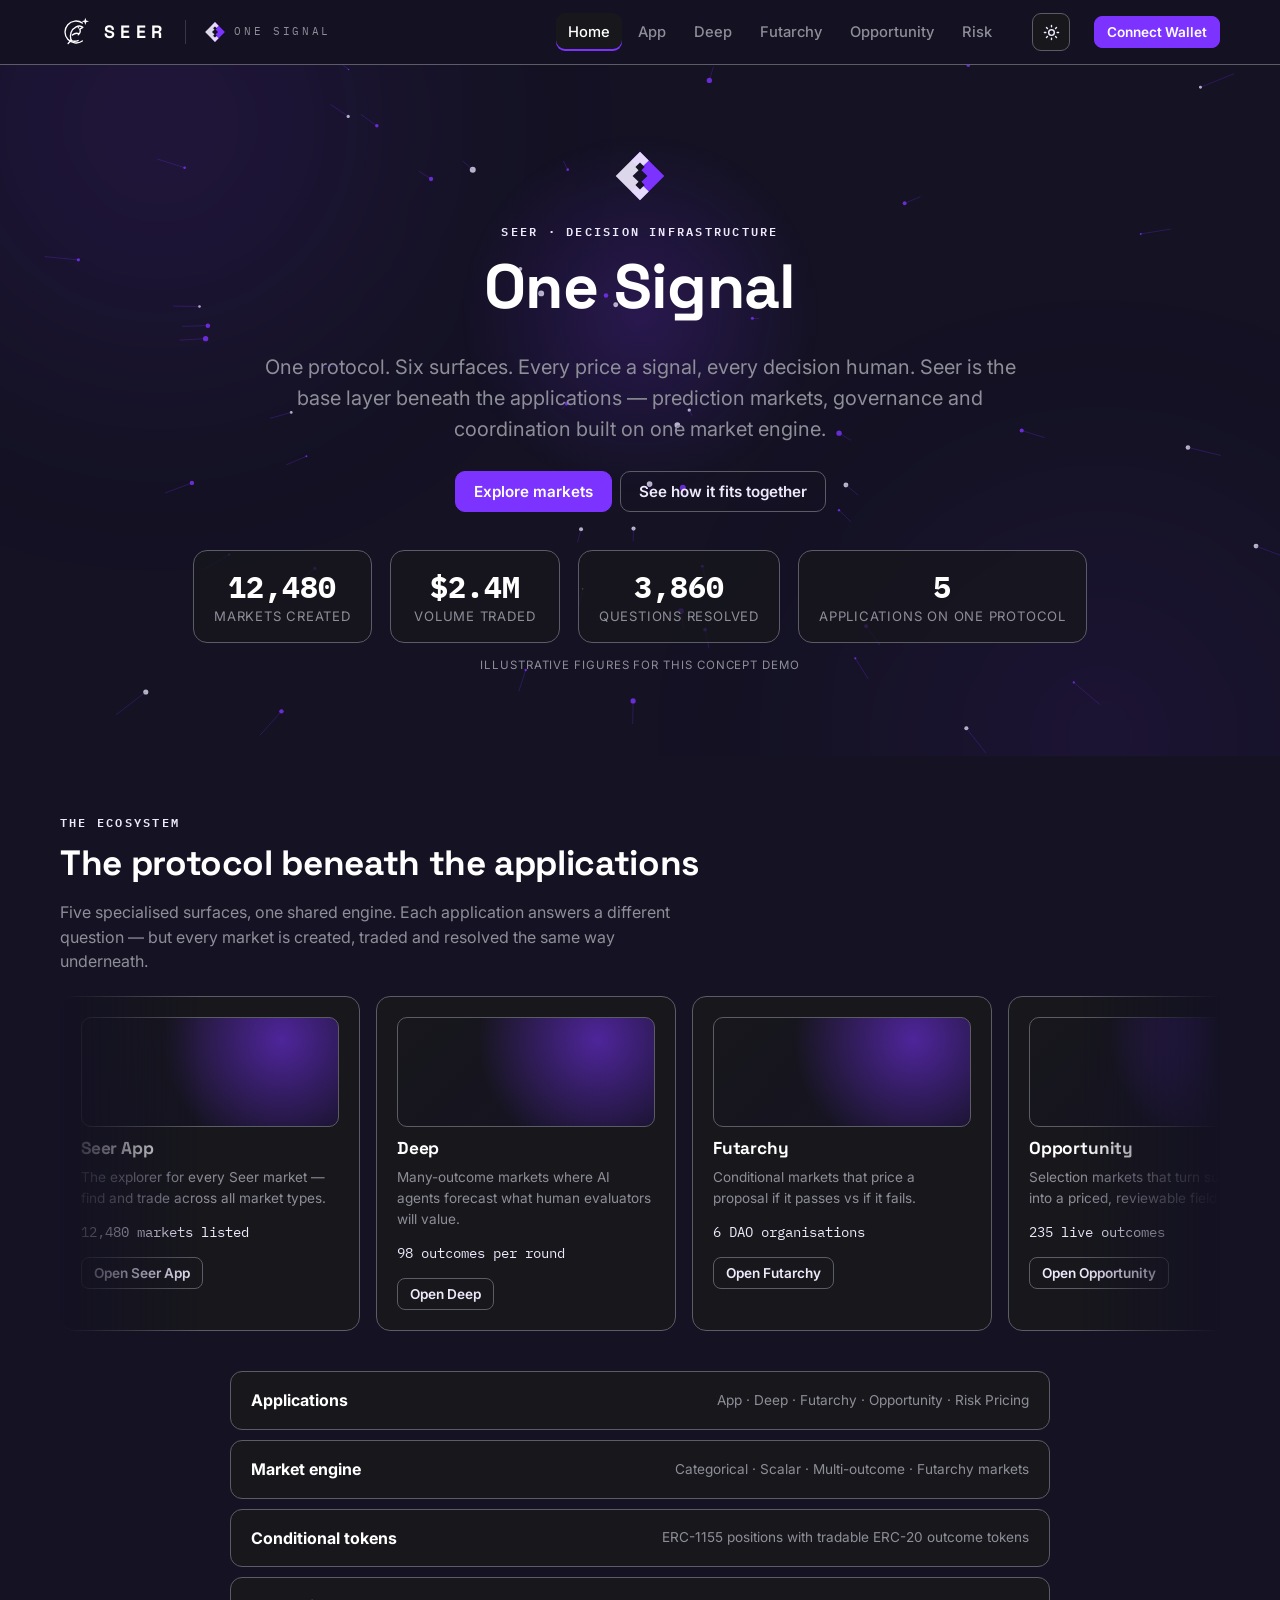
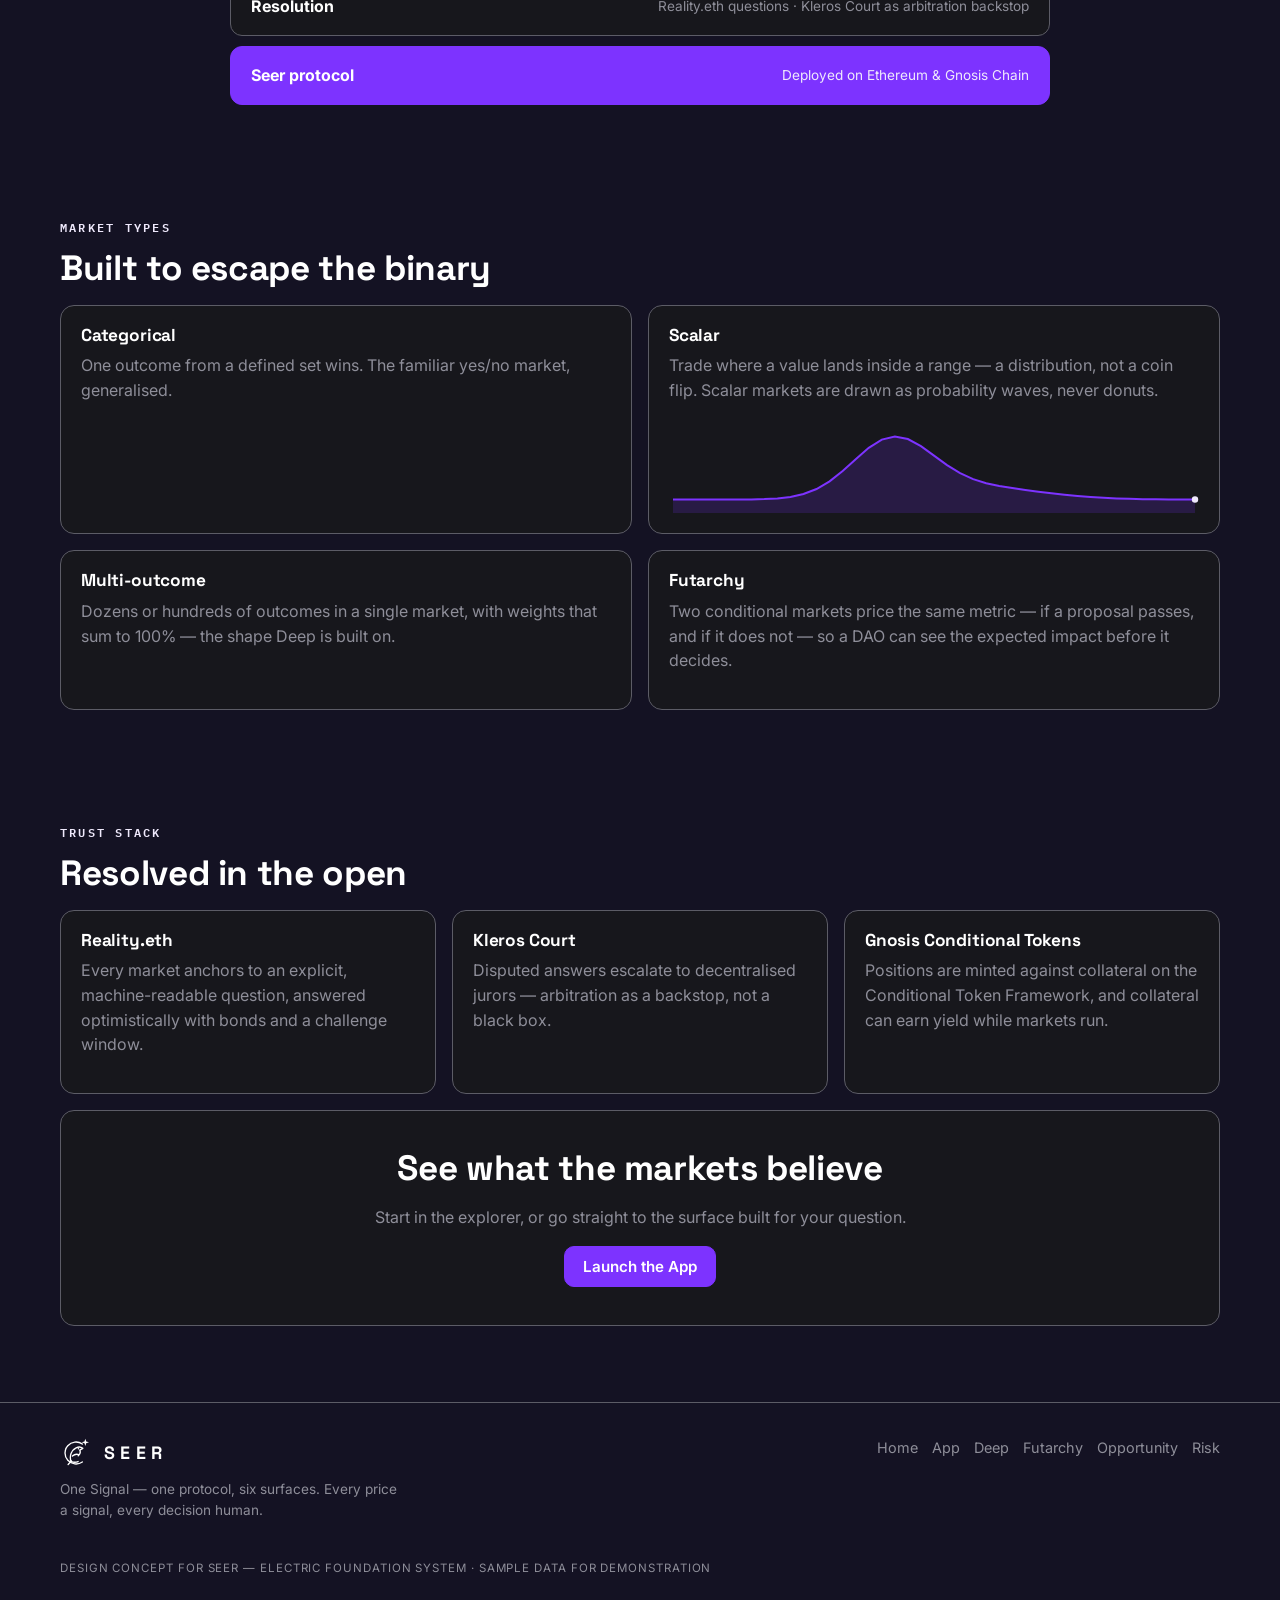
==== commit 17233e72: "Add Seer's crow logo + SEER wordmark to nav and footer on all six pages (One Signal edition mark kep" ====
--- a/index.html
+++ b/index.html
@@ -4,7 +4,7 @@
 <link rel="preconnect" href="https://fonts.googleapis.com"><link rel="preconnect" href="https://fonts.gstatic.com" crossorigin><link href="https://fonts.googleapis.com/css2?family=Space+Grotesk:wght@400;500;700&family=Inter:wght@400;500;600;700&family=IBM+Plex+Mono:wght@400;500;700&display=swap" rel="stylesheet"><script>(function(){try{var q=null;try{q=new URLSearchParams(location.search).get("theme");}catch(e){}if(q==="light"||q==="dark"){try{localStorage.setItem("seer-theme",q);}catch(e){}}var t=q;if(t!=="light"&&t!=="dark"){try{t=localStorage.getItem("seer-theme");}catch(e){}}if(t==="light")document.documentElement.setAttribute("data-theme","light");}catch(e){}})();</script><link rel="stylesheet" href="assets/style.css"></head>
 <body>
 <header class="topnav"><div class="wrap">
-<a class="brand" href="index.html"><svg width="34" height="34" viewBox="0 0 40 40" aria-hidden="true"><path fill="#7D33FF" d="M20 2 L38 20 L20 38 L13.5 31.5 L25.5 20 L13.5 8.5 Z"/><path fill="#EFE9FC" d="M20 2 L2 20 L20 38 L26.5 31.5 L14.5 20 L26.5 8.5 Z" opacity=".92"/><rect x="17.6" y="11" width="4.8" height="4.8" transform="rotate(45 20 13.4)" fill="#141223"/><rect x="17.6" y="24.2" width="4.8" height="4.8" transform="rotate(45 20 26.6)" fill="#141223"/></svg><span>seer</span></a>
+<a class="brand" href="index.html" aria-label="Seer home"><svg class="crow" viewBox="0 0 48 48" fill="none" stroke="currentColor" stroke-width="2" stroke-linecap="round" stroke-linejoin="round" aria-hidden="true"><path d="M33.5 10.5 A16.5 16.5 0 1 0 33.5 37.5"/><path d="M38 2.5 L39.3 6.7 L43.5 8 L39.3 9.3 L38 13.5 L36.7 9.3 L32.5 8 L36.7 6.7 Z" fill="currentColor" stroke="none"/><path d="M16.5 36.5 C13.8 28.5 16.8 19.8 24.2 16.2 C27.6 14.5 31.6 14.8 34.2 17 L29.7 19.7 C31 22.7 30 26 27.4 28.1"/><path d="M18.6 28.6 C21.6 25.9 25.2 25.3 28.2 26.5"/><path d="M16.5 36.5 C19.8 38.2 23.8 38.3 27.2 36.8"/><path d="M17.2 35.8 L12.2 41.2"/><circle cx="27.6" cy="17.6" r="1.15" fill="currentColor" stroke="none"/></svg><span class="wordmark">SEER</span></a><span class="branddiv" aria-hidden="true"></span><a class="edition" href="index.html" aria-label="One Signal edition home"><svg width="22" height="22" viewBox="0 0 40 40" aria-hidden="true"><path fill="#7D33FF" d="M20 2 L38 20 L20 38 L13.5 31.5 L25.5 20 L13.5 8.5 Z"/><path fill="#EFE9FC" d="M20 2 L2 20 L20 38 L26.5 31.5 L14.5 20 L26.5 8.5 Z" opacity=".92"/><rect x="17.6" y="11" width="4.8" height="4.8" transform="rotate(45 20 13.4)" fill="#141223"/><rect x="17.6" y="24.2" width="4.8" height="4.8" transform="rotate(45 20 26.6)" fill="#141223"/></svg><span>ONE SIGNAL</span></a>
 <button class="navtoggle" aria-expanded="false" aria-controls="mainnav">Menu</button>
 <nav class="navlinks" id="mainnav" aria-label="Seer interfaces"><a href="index.html" aria-current="page">Home</a><a href="app/">App</a><a href="deep/">Deep</a><a href="futarchy/">Futarchy</a><a href="opportunity/">Opportunity</a><a href="risk/">Risk</a></nav>
 <button class="themetoggle" id="themeToggle" type="button" aria-pressed="false" aria-label="Switch to light mode" title="Toggle light / dark mode"><svg class="ic-sun" width="17" height="17" viewBox="0 0 24 24" fill="none" stroke="currentColor" stroke-width="2" stroke-linecap="round" aria-hidden="true"><circle cx="12" cy="12" r="4"/><path d="M12 2v2M12 20v2M4.9 4.9l1.4 1.4M17.7 17.7l1.4 1.4M2 12h2M20 12h2M4.9 19.1l1.4-1.4M17.7 6.3l1.4-1.4"/></svg><svg class="ic-moon" width="17" height="17" viewBox="0 0 24 24" fill="currentColor" aria-hidden="true"><path d="M20.6 14.2A8.5 8.5 0 1 1 9.8 3.4a7 7 0 1 0 10.8 10.8z"/></svg></button>
@@ -64,7 +64,7 @@
 <a class="btn" href="app/">Launch the App</a></div>
 </div></section>
 <footer class="site"><div class="wrap">
-<div><div class="brand" style="font-size:1.1rem"><svg width="34" height="34" viewBox="0 0 40 40" aria-hidden="true"><path fill="#7D33FF" d="M20 2 L38 20 L20 38 L13.5 31.5 L25.5 20 L13.5 8.5 Z"/><path fill="#EFE9FC" d="M20 2 L2 20 L20 38 L26.5 31.5 L14.5 20 L26.5 8.5 Z" opacity=".92"/><rect x="17.6" y="11" width="4.8" height="4.8" transform="rotate(45 20 13.4)" fill="#141223"/><rect x="17.6" y="24.2" width="4.8" height="4.8" transform="rotate(45 20 26.6)" fill="#141223"/></svg><span>seer</span></div>
+<div><div class="brand" style="font-size:1.1rem"><svg class="crow" viewBox="0 0 48 48" fill="none" stroke="currentColor" stroke-width="2" stroke-linecap="round" stroke-linejoin="round" aria-hidden="true"><path d="M33.5 10.5 A16.5 16.5 0 1 0 33.5 37.5"/><path d="M38 2.5 L39.3 6.7 L43.5 8 L39.3 9.3 L38 13.5 L36.7 9.3 L32.5 8 L36.7 6.7 Z" fill="currentColor" stroke="none"/><path d="M16.5 36.5 C13.8 28.5 16.8 19.8 24.2 16.2 C27.6 14.5 31.6 14.8 34.2 17 L29.7 19.7 C31 22.7 30 26 27.4 28.1"/><path d="M18.6 28.6 C21.6 25.9 25.2 25.3 28.2 26.5"/><path d="M16.5 36.5 C19.8 38.2 23.8 38.3 27.2 36.8"/><path d="M17.2 35.8 L12.2 41.2"/><circle cx="27.6" cy="17.6" r="1.15" fill="currentColor" stroke="none"/></svg><span class="wordmark">SEER</span></div>
 <p class="mut small" style="max-width:38ch;margin-top:10px">One Signal — one protocol, six surfaces. Every price a signal, every decision human.</p></div>
 <nav aria-label="Interfaces"><a href="index.html">Home</a><a href="app/">App</a><a href="deep/">Deep</a><a href="futarchy/">Futarchy</a><a href="opportunity/">Opportunity</a><a href="risk/">Risk</a></nav>
 <p class="mut tiny">Design concept for Seer — Electric Foundation system · Sample data for demonstration</p>
--- a/assets/style.css
+++ b/assets/style.css
@@ -24,6 +24,12 @@
 .topnav{position:sticky;top:0;z-index:60;background:rgba(20,18,35,.92);backdrop-filter:blur(10px);border-bottom:1px solid var(--border)}
 .topnav .wrap{display:flex;align-items:center;gap:18px;min-height:64px}
 .brand{display:flex;align-items:center;gap:10px;text-decoration:none;font-family:var(--font-d);font-weight:700;font-size:1.35rem;letter-spacing:-.02em}
+.brand .crow{width:32px;height:32px;flex:none}
+.brand .wordmark{letter-spacing:.3em;font-size:1.12rem;padding-left:.1em}
+.branddiv{width:1px;height:24px;background:var(--grey);opacity:.45;flex:none}
+.edition{display:flex;align-items:center;gap:8px;text-decoration:none;font-family:var(--font-m);font-size:.7rem;letter-spacing:.24em;color:var(--grey-lt);flex:none}
+.edition svg{flex:none}
+@media (max-width:560px){.edition span{display:none}.brand .wordmark{letter-spacing:.18em}}
 .brand svg{flex:none}
 .navlinks{display:flex;gap:4px;margin-left:auto;flex-wrap:wrap}
 .navlinks a{text-decoration:none;padding:8px 12px;border-radius:9px;color:var(--grey-lt);font-size:.92rem;font-weight:500}
